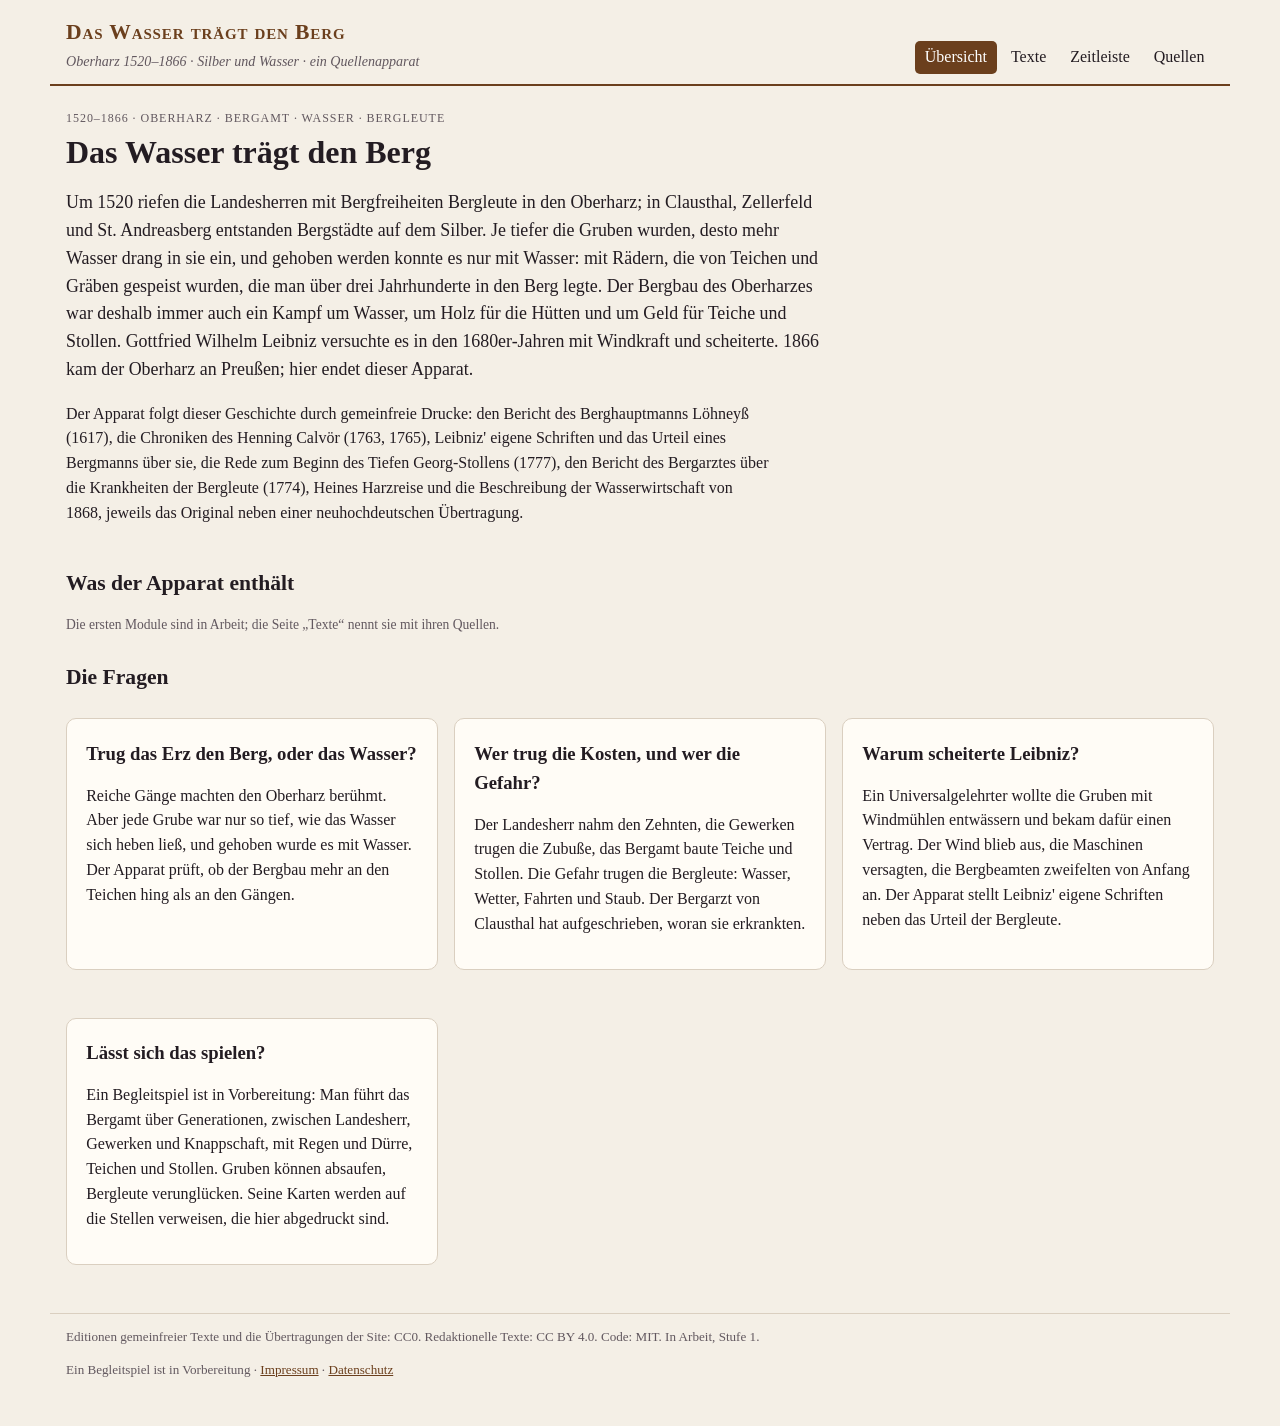
==== index.html @ af16cf02 "Geruest: Das Wasser traegt den Berg (Oberharz 1520-1866), zehn geplante Module, Zeitleiste, Rechtsse" ====
<!doctype html>
<html lang="de">
<head>
<meta charset="utf-8">
<meta name="viewport" content="width=device-width, initial-scale=1">
<title>Das Wasser trägt den Berg. Silberbergbau und Wasserwirtschaft im Oberharz 1520–1866</title>
<meta name="description" content="Ein Quellenapparat zum Silberbergbau und zur Wasserwirtschaft des Oberharzes, 1520–1866: Bergfreiheiten, Bergamt, Teiche und Gräben, Leibniz' Windmühlen, der Tiefe Georg-Stollen, die Krankheiten der Bergleute, in gemeinfreien Drucken, das Original neben einer neuhochdeutschen Übertragung.">
<meta property="og:type" content="website">
<meta property="og:url" content="https://das-wasser-traegt-den-berg.netlify.app/">
<meta property="og:title" content="Das Wasser trägt den Berg. Silberbergbau und Wasserwirtschaft im Oberharz 1520–1866">
<meta property="og:description" content="Wie der Oberharz sein Silber mit Wasser hob: Bergamt, Teiche, Stollen und Bergleute in ihren eigenen Quellen.">
<link rel="stylesheet" href="style.css">
</head>
<body>
<header class="top">
  <a class="brand" href="#/">
    <strong>Das Wasser trägt den Berg</strong>
    <em>Oberharz 1520–1866 · Silber und Wasser · ein Quellenapparat</em>
  </a>
  <nav>
    <a href="#/">Übersicht</a>
    <a href="#/texts">Texte</a>
    <a href="#/compare" id="navCompare" hidden>Vergleich</a>
    <a href="#/timeline">Zeitleiste</a>
    <a href="#/plates" id="navPlates" hidden>Tafeln</a>
    <a href="#/sources">Quellen</a>
  </nav>
</header>
<main id="view" aria-live="polite"></main>
<footer>
  <p>Editionen gemeinfreier Texte und die Übertragungen der Site: CC0. Redaktionelle Texte: CC BY 4.0. Code: MIT. In Arbeit, Stufe 1.</p>
  <p>Ein Begleitspiel ist in Vorbereitung · <a href="legal.html#notice">Impressum</a> · <a href="legal.html#privacy">Datenschutz</a></p>
</footer>
<script src="app.js"></script>
</body>
</html>
---- style.css ----
:root{
  --paper:#f4efe6; --panel:#fffcf6; --ink:#231c22; --ink2:#62585f; --line:#dacfc0;
  --red:#6b3f1d; --gold:#8a6d2f; --sea:#2f5d62;
  --bergamt:#2f4f7a; --wasser:#2f6f74; --bergleute:#7a4a2a; --wald:#3f5a2a; --besucher:#5e4a7d;
  --serif:"Iowan Old Style","Palatino Linotype",Palatino,"Book Antiqua",Georgia,serif;
}
*{box-sizing:border-box}
body{margin:0; background:var(--paper); color:var(--ink); font-family:var(--serif); line-height:1.55}
a{color:var(--red)}
.top{display:flex; justify-content:space-between; align-items:flex-end; flex-wrap:wrap; gap:.6rem 1.5rem;
  max-width:1180px; margin:0 auto; padding:1rem 16px .6rem; border-bottom:2px solid var(--red)}
.brand{text-decoration:none; color:inherit}
.brand strong{display:block; font-size:1.35rem; color:var(--red); font-variant:small-caps; letter-spacing:.04em}
.brand em{font-size:.88rem; color:var(--ink2)}
.top nav{display:flex; gap:.3rem; flex-wrap:wrap}
.top nav a{text-decoration:none; color:var(--ink); padding:.25rem .6rem; border-radius:5px}
.top nav a.on{background:var(--red); color:#fff}
main{max-width:1180px; margin:0 auto; padding:1.2rem 16px 2rem}
footer{max-width:1180px; margin:0 auto; padding:0 16px 2rem; font-size:.82rem; color:var(--ink2); border-top:1px solid var(--line)}
h1{font-size:2rem; margin:.2rem 0 .6rem; line-height:1.2}
h2{font-size:1.35rem; margin:1.6rem 0 .5rem}
h3{margin:.2rem 0 .3rem}
.lede{font-size:1.12rem; max-width:48rem}
.fine{font-size:.85rem; color:var(--ink2)}
.tag{font-size:.75rem; letter-spacing:.08em; text-transform:uppercase; color:var(--ink2)}
.panel{background:var(--panel); border:1px solid var(--line); border-radius:10px; padding:1rem 1.2rem; margin:1rem 0}
.readable{max-width:44rem}
.grid{display:grid; gap:1rem}
.g2{grid-template-columns:repeat(auto-fill,minmax(300px,1fr))}
.g4{grid-template-columns:repeat(auto-fill,minmax(210px,1fr))}
.card{background:var(--panel); border:1px solid var(--line); border-radius:10px; padding:.9rem 1rem; text-decoration:none; color:inherit; display:block}
a.card:hover{border-color:var(--red)}
.card.planned{opacity:.72; border-style:dashed}
.side{display:inline-block; font-size:.72rem; padding:0 .45rem; border-radius:99px; color:#fff; letter-spacing:.03em}
.side.bergamt{background:var(--bergamt)} .side.wasser{background:var(--wasser)} .side.bergleute{background:var(--bergleute)}
.side.wald{background:var(--wald)} .side.besucher{background:var(--besucher)}
.hero{display:grid; grid-template-columns:minmax(0,1.5fr) minmax(0,1fr); gap:1.5rem; align-items:start}
.hero.one{grid-template-columns:1fr}
.hero img{width:100%; border-radius:8px; border:1px solid var(--line)}
figure{margin:0}
figcaption{font-size:.85rem; color:var(--ink2); margin-top:.4rem}
.quote{border-left:3px solid var(--red); padding:.2rem 0 .2rem 1rem; margin:1rem 0; font-style:italic}
/* reader */
.toc{display:flex; flex-wrap:wrap; gap:.4rem; margin:.6rem 0 1rem}
.toc a{border:1px solid var(--line); border-radius:6px; padding:.2rem .6rem; text-decoration:none; color:var(--ink); background:var(--panel); font-size:.9rem}
.toc a.on{border-color:var(--red); background:var(--red); color:#fff}
.langbar{display:flex; gap:.3rem; margin:.4rem 0 1rem}
.langbar button{font:inherit; font-size:.85rem; background:var(--panel); border:1px solid var(--line); border-radius:6px; padding:.2rem .7rem; cursor:pointer}
.langbar button.on{background:var(--ink); color:var(--paper); border-color:var(--ink)}
.unit{display:grid; grid-template-columns:4.6rem minmax(0,1fr); gap:.3rem .8rem; padding:.55rem 0; border-bottom:1px dotted var(--line)}
.unit .num{font-size:.78rem; color:var(--ink2); text-align:right; padding-top:.2rem}
.unit .num a{color:inherit; text-decoration:none}
.unit .pg{display:block; font-size:.7rem; line-height:1.25; margin-top:.3rem; color:var(--ink2); opacity:.85}
.unit.hl{background:#efdfe6}
.unit .cols{display:grid; grid-template-columns:1fr 1fr; gap:1.2rem}
.unit .cols.one{grid-template-columns:1fr}
.unit .orig{color:var(--ink2)}
.unit .orig[lang=grc]{font-family:"Gentium Plus","Gentium Book Plus","Palatino Linotype","GFS Didot","Times New Roman",serif; color:var(--ink); font-size:1.02em; line-height:1.6}
.unit.label .text{font-variant:small-caps; letter-spacing:.03em; font-weight:600; color:var(--red)}
.unit h4{margin:0 0 .3rem; font-size:.95rem; color:var(--red)}
.unit .text,.unit .orig{white-space:pre-wrap}
.unit .orig[dir=rtl]{font-family:"Traditional Arabic","Sakkal Majalla","Noto Naskh Arabic","Geeza Pro",serif; font-size:1.3em; line-height:1.9; color:var(--ink)}
.unit .translit{margin-top:.5rem; font-size:.88em; font-style:italic; color:var(--ink2)}
.note{grid-column:2; font-size:.84rem; color:var(--ink2); border-left:2px solid var(--gold); padding-left:.6rem}
.hinweis{font-size:.9rem}
/* timeline */
.tl{position:relative; margin:1rem 0 0 .6rem; padding-left:1.4rem; border-left:2px solid var(--line)}
.st{position:relative; margin:0 0 1.2rem; display:grid; grid-template-columns:minmax(0,1fr) 140px; gap:1rem; align-items:start}
.st::before{content:""; position:absolute; left:-1.95rem; top:.35rem; width:12px; height:12px; border-radius:50%; background:var(--c,var(--ink)); border:2px solid var(--paper)}
.st .d{font-size:.82rem; color:var(--ink2)}
.st img{width:140px; border-radius:6px; border:1px solid var(--line)}
.st p{margin:.2rem 0}
.legend{display:flex; flex-wrap:wrap; gap:.4rem}
/* plates */
.plate img{width:100%; border-radius:6px; border:1px solid var(--line); background:#fff}
.secplates{margin:1rem 0}
.secplates figcaption{font-size:.85rem}
.viz{margin:1rem 0; overflow-x:auto; border:1px solid var(--line); border-radius:8px; padding:.6rem; background:var(--panel)}
.viz svg{display:block; width:100%; min-width:600px; height:auto}
.viz .vcap{font-size:.85rem; margin:.4rem 0 0}
.lightbox{position:fixed; inset:0; background:rgba(20,16,12,.85); display:flex; align-items:center; justify-content:center; padding:16px; z-index:10}
.lightbox img{max-width:100%; max-height:86vh; border-radius:6px}
.lightbox .cap{color:#f5efe2; max-width:44rem; font-size:.9rem; margin-top:.6rem}
.lightbox figure{text-align:center}
/* compare */
.cmp{display:grid; gap:1rem; margin-top:1rem}
.cmp.n2{grid-template-columns:1fr 1fr}
.cmp.n3{grid-template-columns:repeat(3,minmax(0,1fr))}
.cmp.n4{grid-template-columns:1fr 1fr}
.voice{background:var(--panel); border:1px solid var(--line); border-radius:10px; padding:.8rem 1rem}
.vhead{border-bottom:1px solid var(--line); padding-bottom:.5rem; margin-bottom:.5rem}
.vunit{margin:.7rem 0}
.vunit .text{white-space:pre-line}
@media (max-width:760px){
  .cmp.n2,.cmp.n3,.cmp.n4{grid-template-columns:1fr}
  .hero{grid-template-columns:1fr}
  .unit .cols{grid-template-columns:1fr}
  .st{grid-template-columns:1fr}
  .st img{width:110px}
  h1{font-size:1.6rem}
}
@media (prefers-color-scheme: dark){
  :root:not([data-theme="light"]){--paper:#1c171b; --panel:#262026; --ink:#ece4ea; --ink2:#b3a8b0; --line:#43383f; --red:#d9a77c}
  :root:not([data-theme="light"]) .unit.hl{background:#3a2a35}
  :root:not([data-theme="light"]) .top nav a.on, :root:not([data-theme="light"]) .toc a.on{color:#1c171b}
}
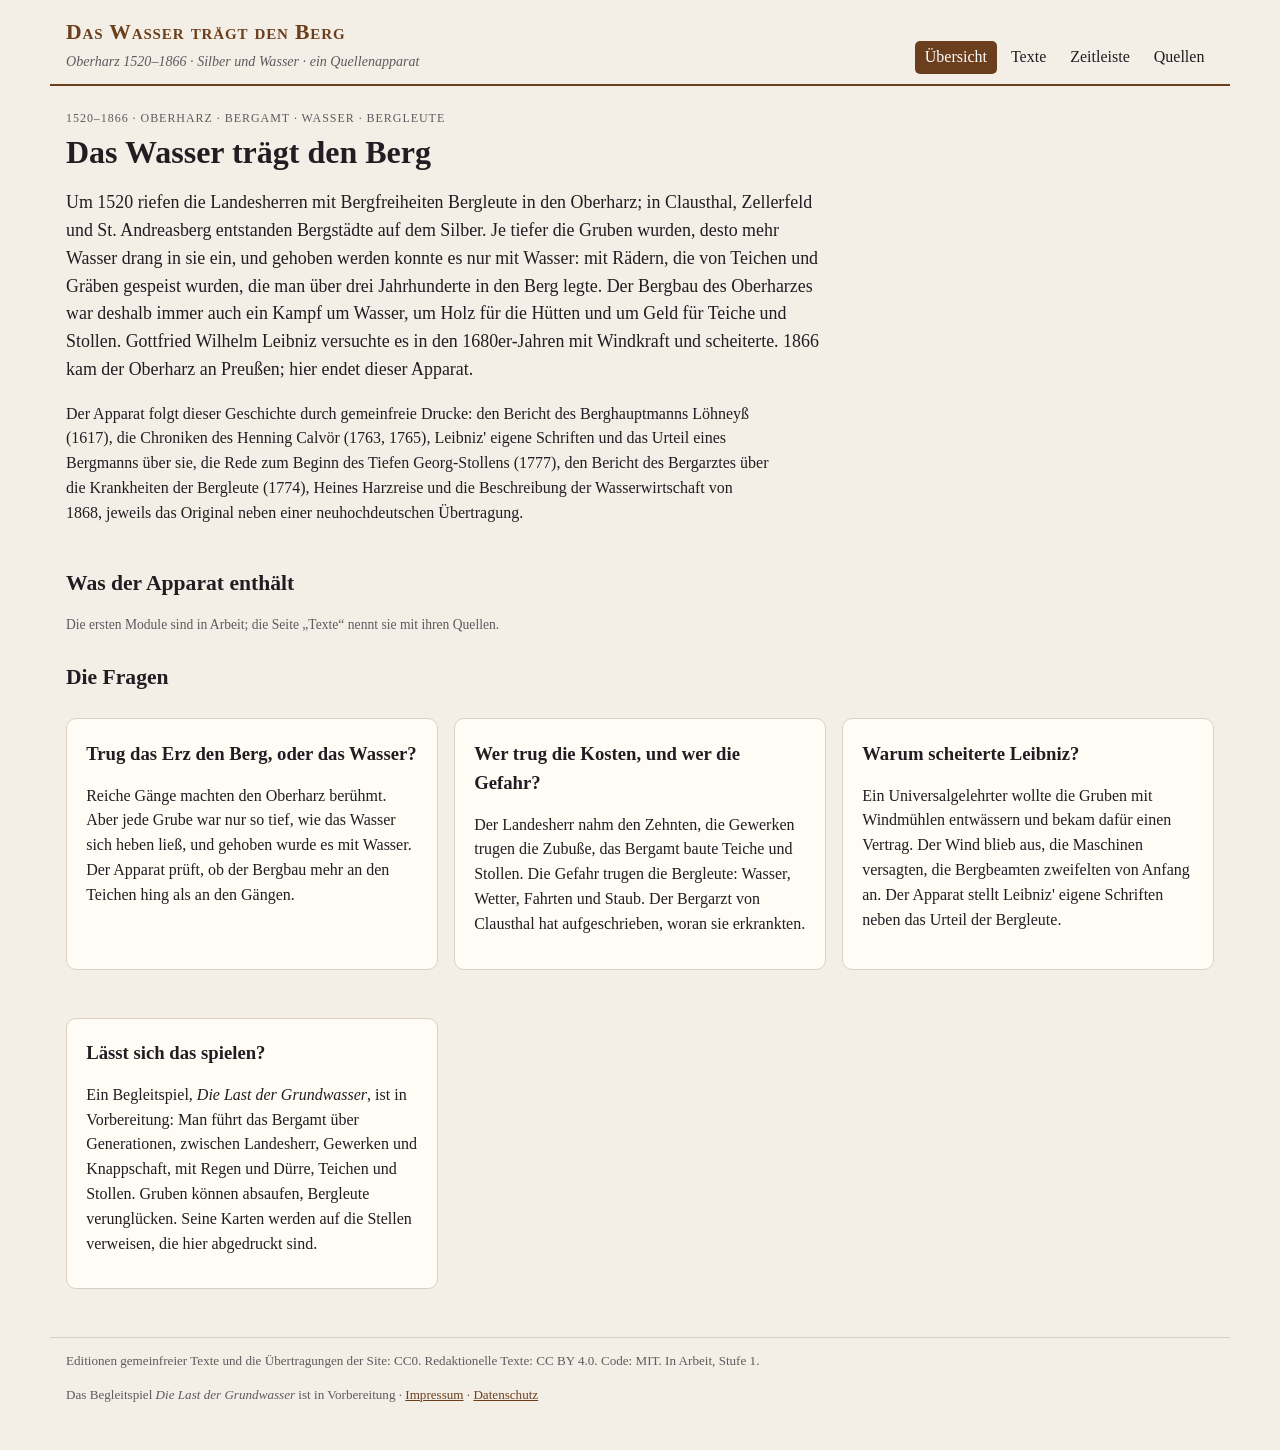
==== commit c6397eaf: "Uebersicht, Fusszeile, README: Begleitspiel Die Last der Grundwasser Co-Authored-By: Claude Opus 5.5" ====
--- a/index.html
+++ b/index.html
@@ -29,7 +29,7 @@
 <main id="view" aria-live="polite"></main>
 <footer>
   <p>Editionen gemeinfreier Texte und die Übertragungen der Site: CC0. Redaktionelle Texte: CC BY 4.0. Code: MIT. In Arbeit, Stufe 1.</p>
-  <p>Ein Begleitspiel ist in Vorbereitung · <a href="legal.html#notice">Impressum</a> · <a href="legal.html#privacy">Datenschutz</a></p>
+  <p>Das Begleitspiel <em>Die Last der Grundwasser</em> ist in Vorbereitung · <a href="legal.html#notice">Impressum</a> · <a href="legal.html#privacy">Datenschutz</a></p>
 </footer>
 <script src="app.js"></script>
 </body>
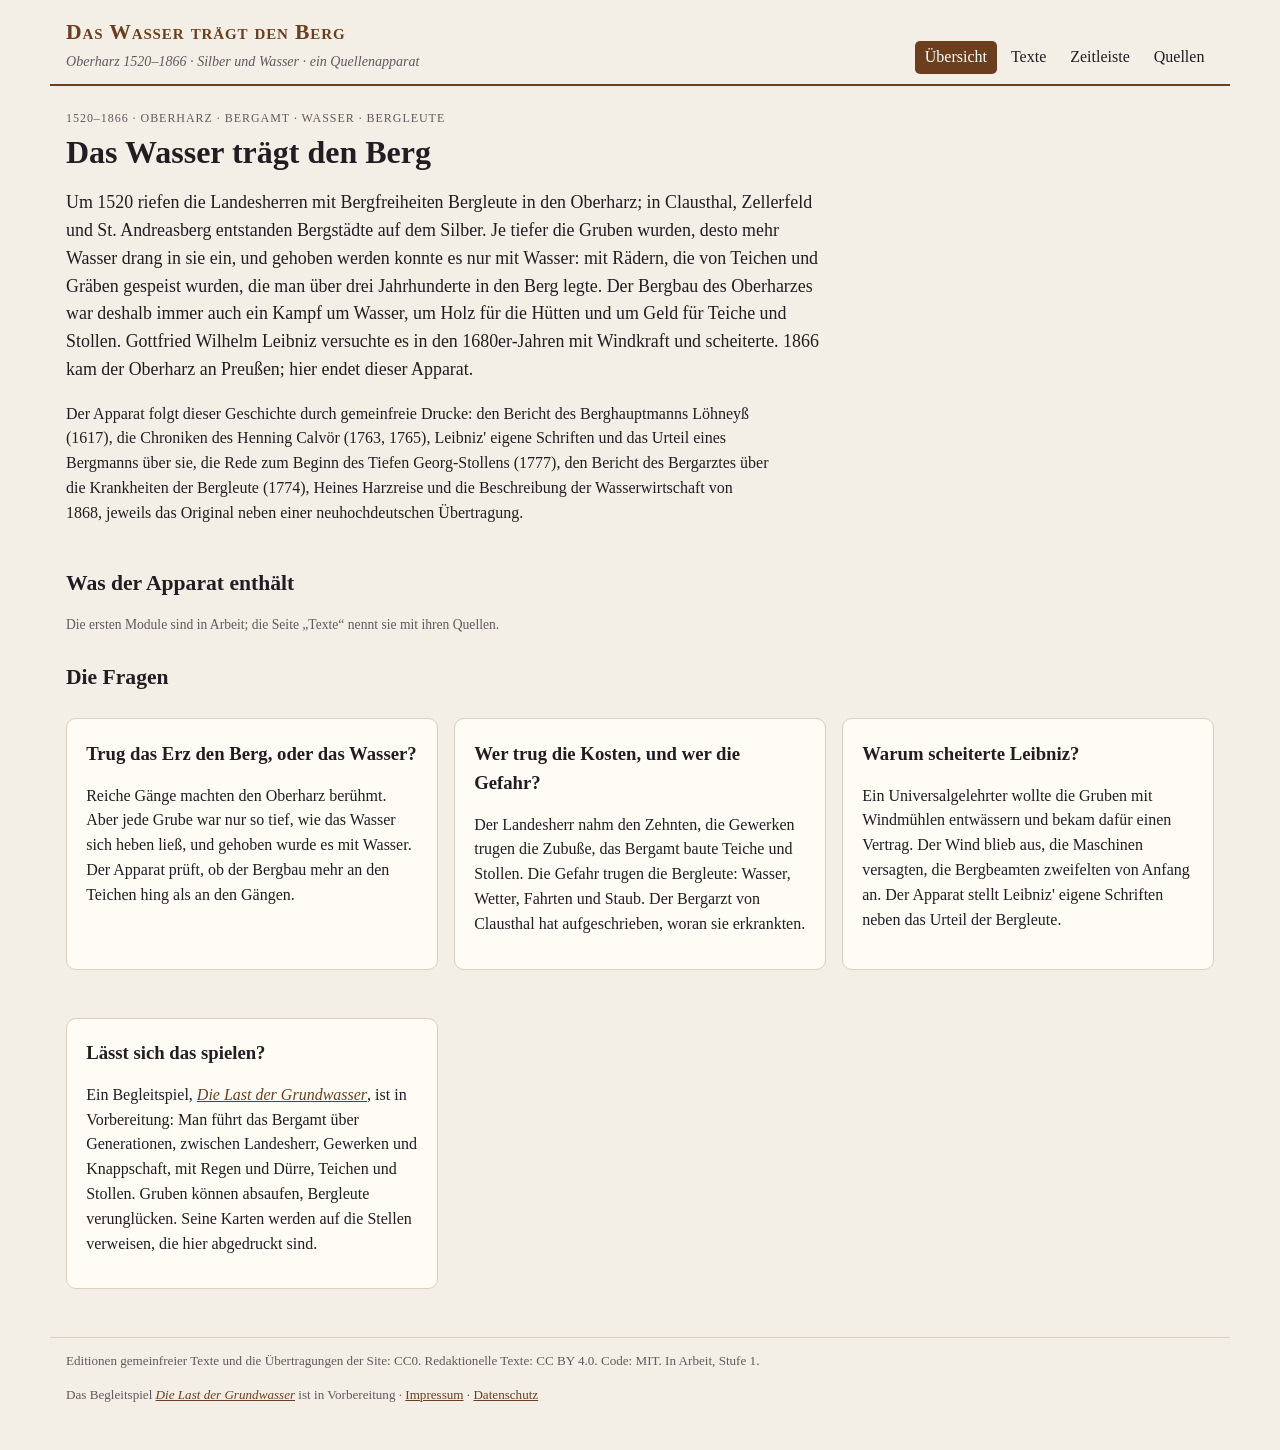
==== commit 84660cf5: "Link auf den Platzhalter des Begleitspiels Co-Authored-By: Claude Opus 5.5 <noreply@anthropic.com>" ====
--- a/index.html
+++ b/index.html
@@ -29,7 +29,7 @@
 <main id="view" aria-live="polite"></main>
 <footer>
   <p>Editionen gemeinfreier Texte und die Übertragungen der Site: CC0. Redaktionelle Texte: CC BY 4.0. Code: MIT. In Arbeit, Stufe 1.</p>
-  <p>Das Begleitspiel <em>Die Last der Grundwasser</em> ist in Vorbereitung · <a href="legal.html#notice">Impressum</a> · <a href="legal.html#privacy">Datenschutz</a></p>
+  <p>Das Begleitspiel <a href="https://die-last-der-grundwasser.netlify.app/"><em>Die Last der Grundwasser</em></a> ist in Vorbereitung · <a href="legal.html#notice">Impressum</a> · <a href="legal.html#privacy">Datenschutz</a></p>
 </footer>
 <script src="app.js"></script>
 </body>
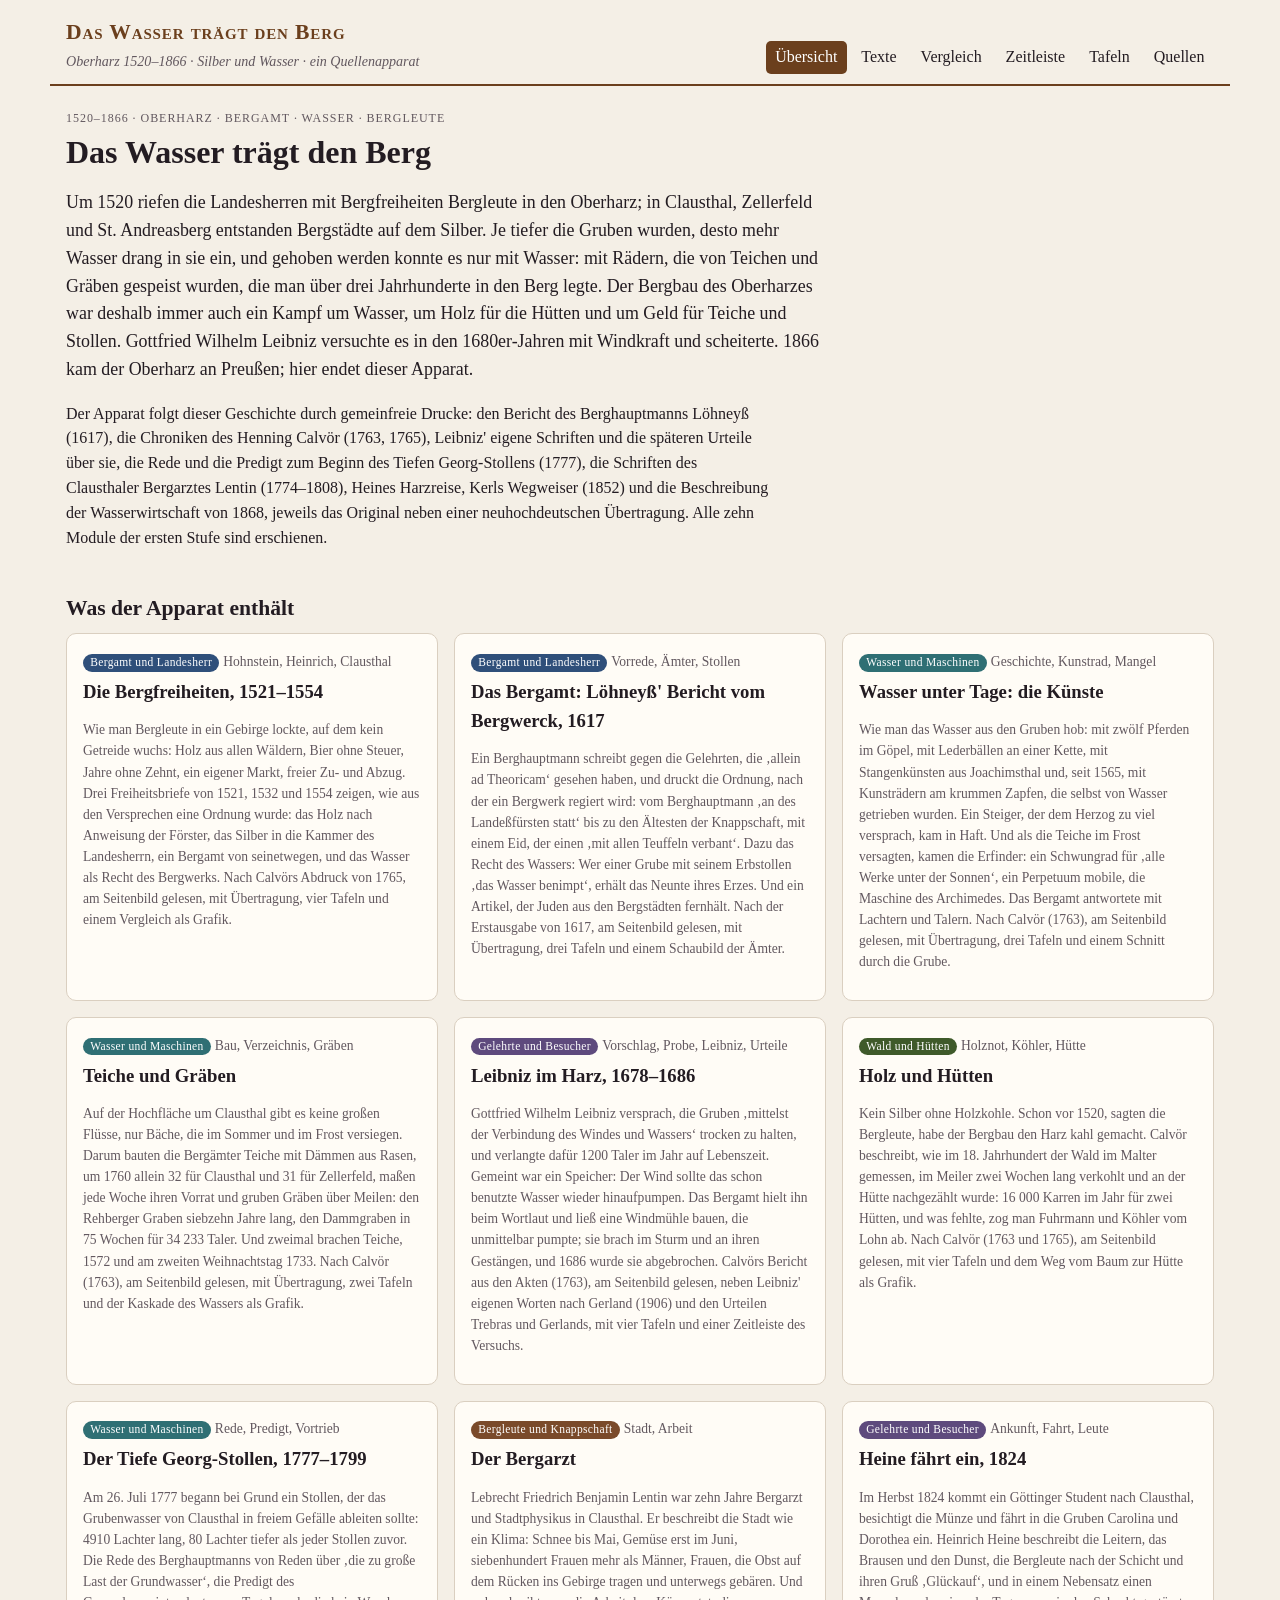
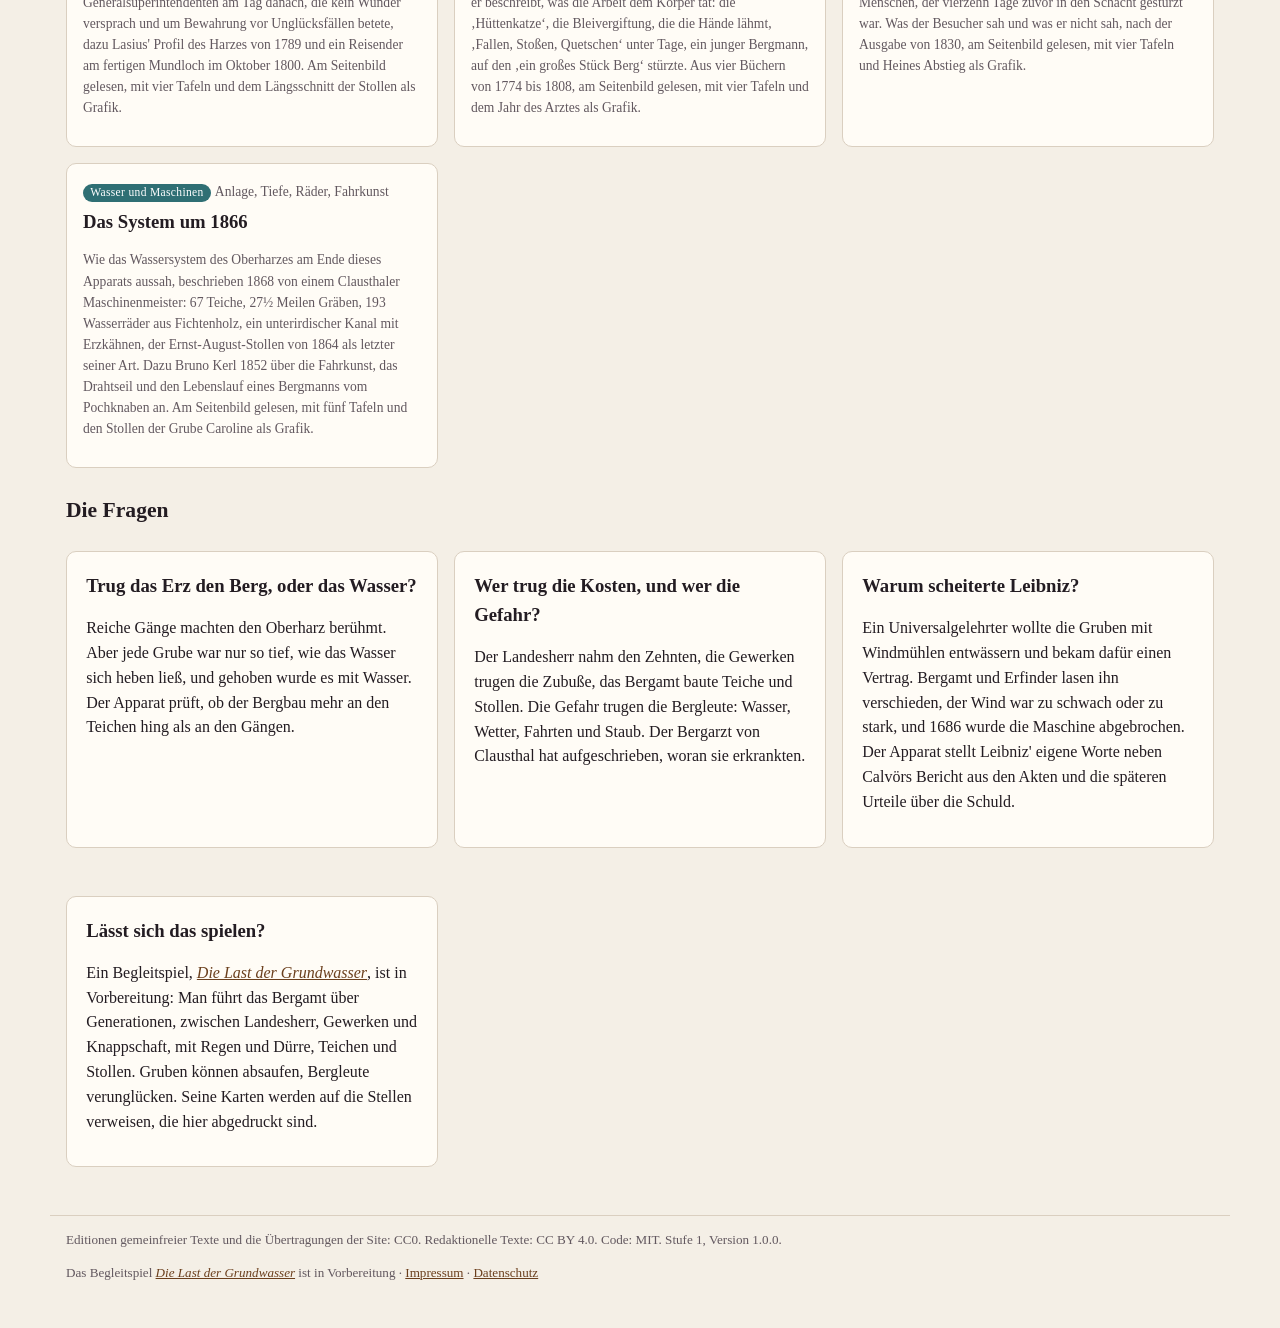
==== commit 92e671ce: "Stufe 1 abgeschlossen: README, CITATION.cff, .zenodo.json, Liste nicht aufgenommener Quellen Zehn Mo" ====
--- a/index.html
+++ b/index.html
@@ -28,7 +28,7 @@
 </header>
 <main id="view" aria-live="polite"></main>
 <footer>
-  <p>Editionen gemeinfreier Texte und die Übertragungen der Site: CC0. Redaktionelle Texte: CC BY 4.0. Code: MIT. In Arbeit, Stufe 1.</p>
+  <p>Editionen gemeinfreier Texte und die Übertragungen der Site: CC0. Redaktionelle Texte: CC BY 4.0. Code: MIT. Stufe 1, Version 1.0.0.</p>
   <p>Das Begleitspiel <a href="https://die-last-der-grundwasser.netlify.app/"><em>Die Last der Grundwasser</em></a> ist in Vorbereitung · <a href="legal.html#notice">Impressum</a> · <a href="legal.html#privacy">Datenschutz</a></p>
 </footer>
 <script src="app.js"></script>
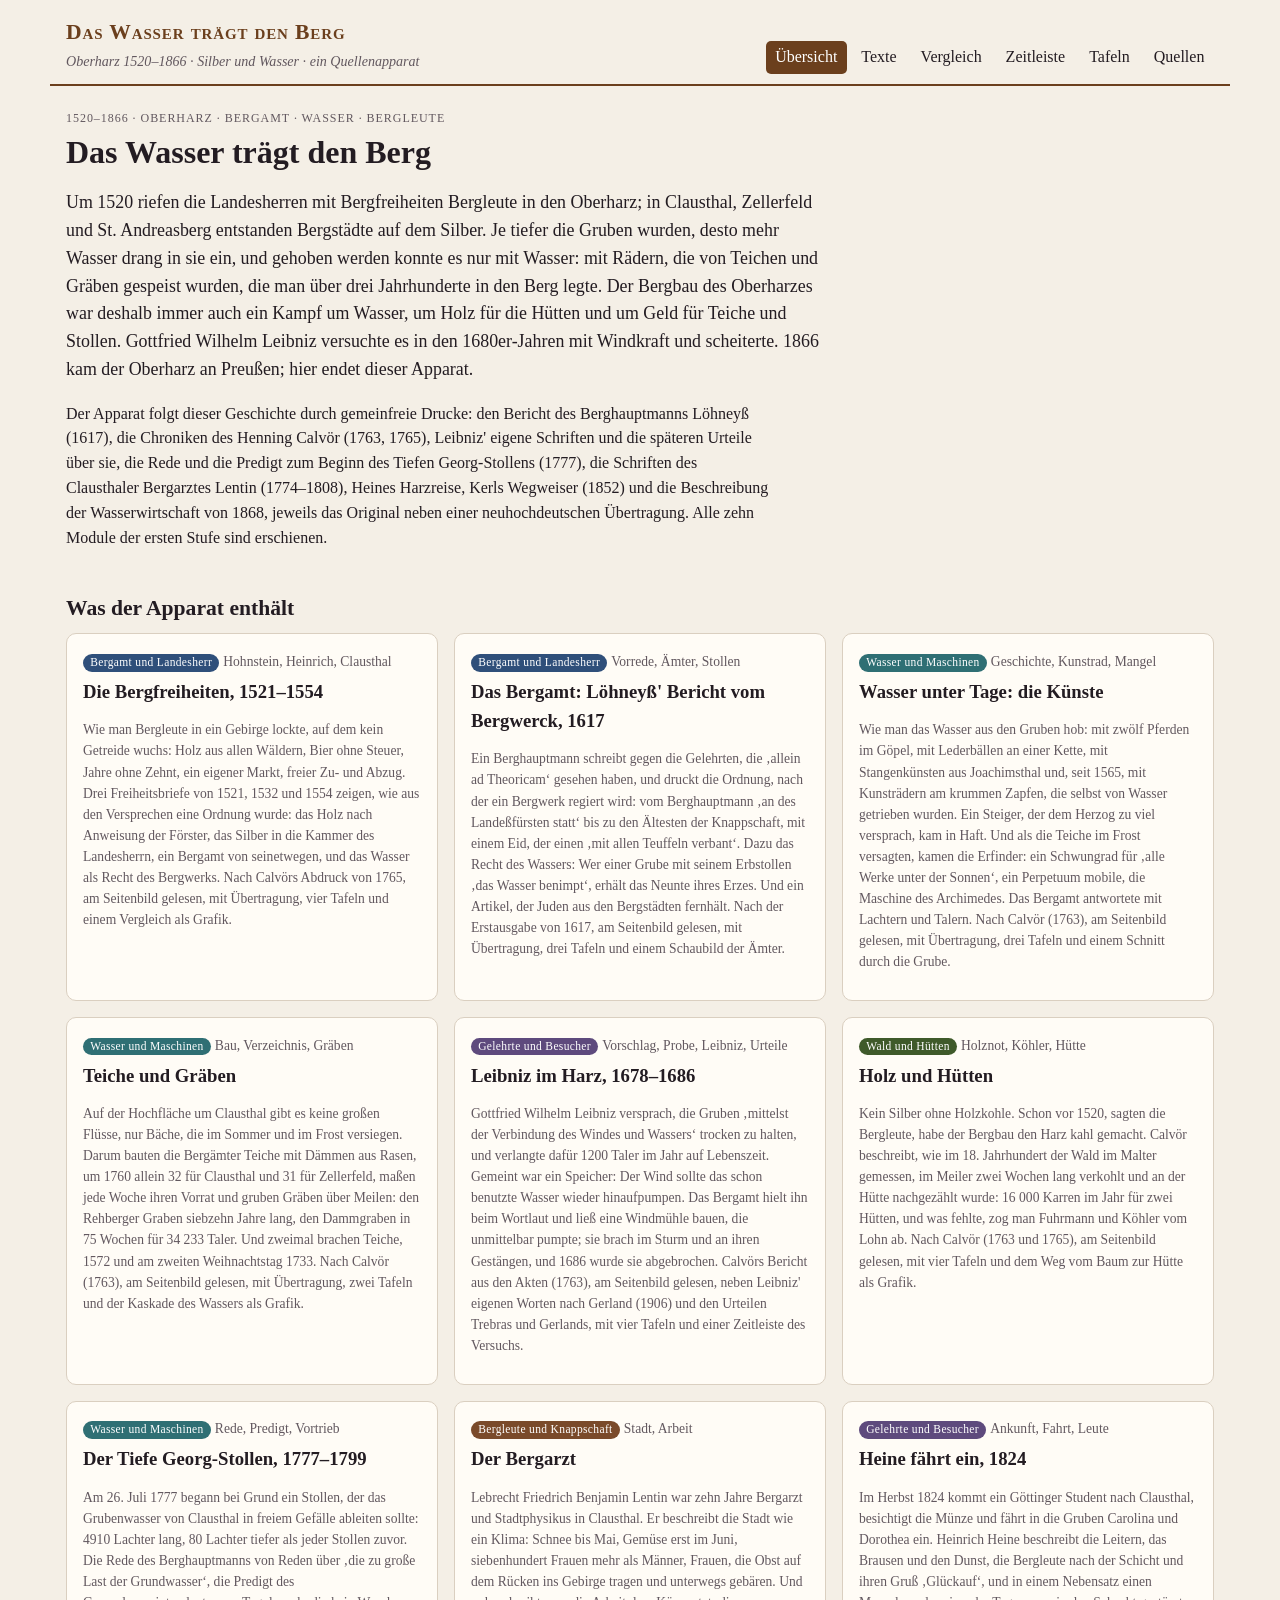
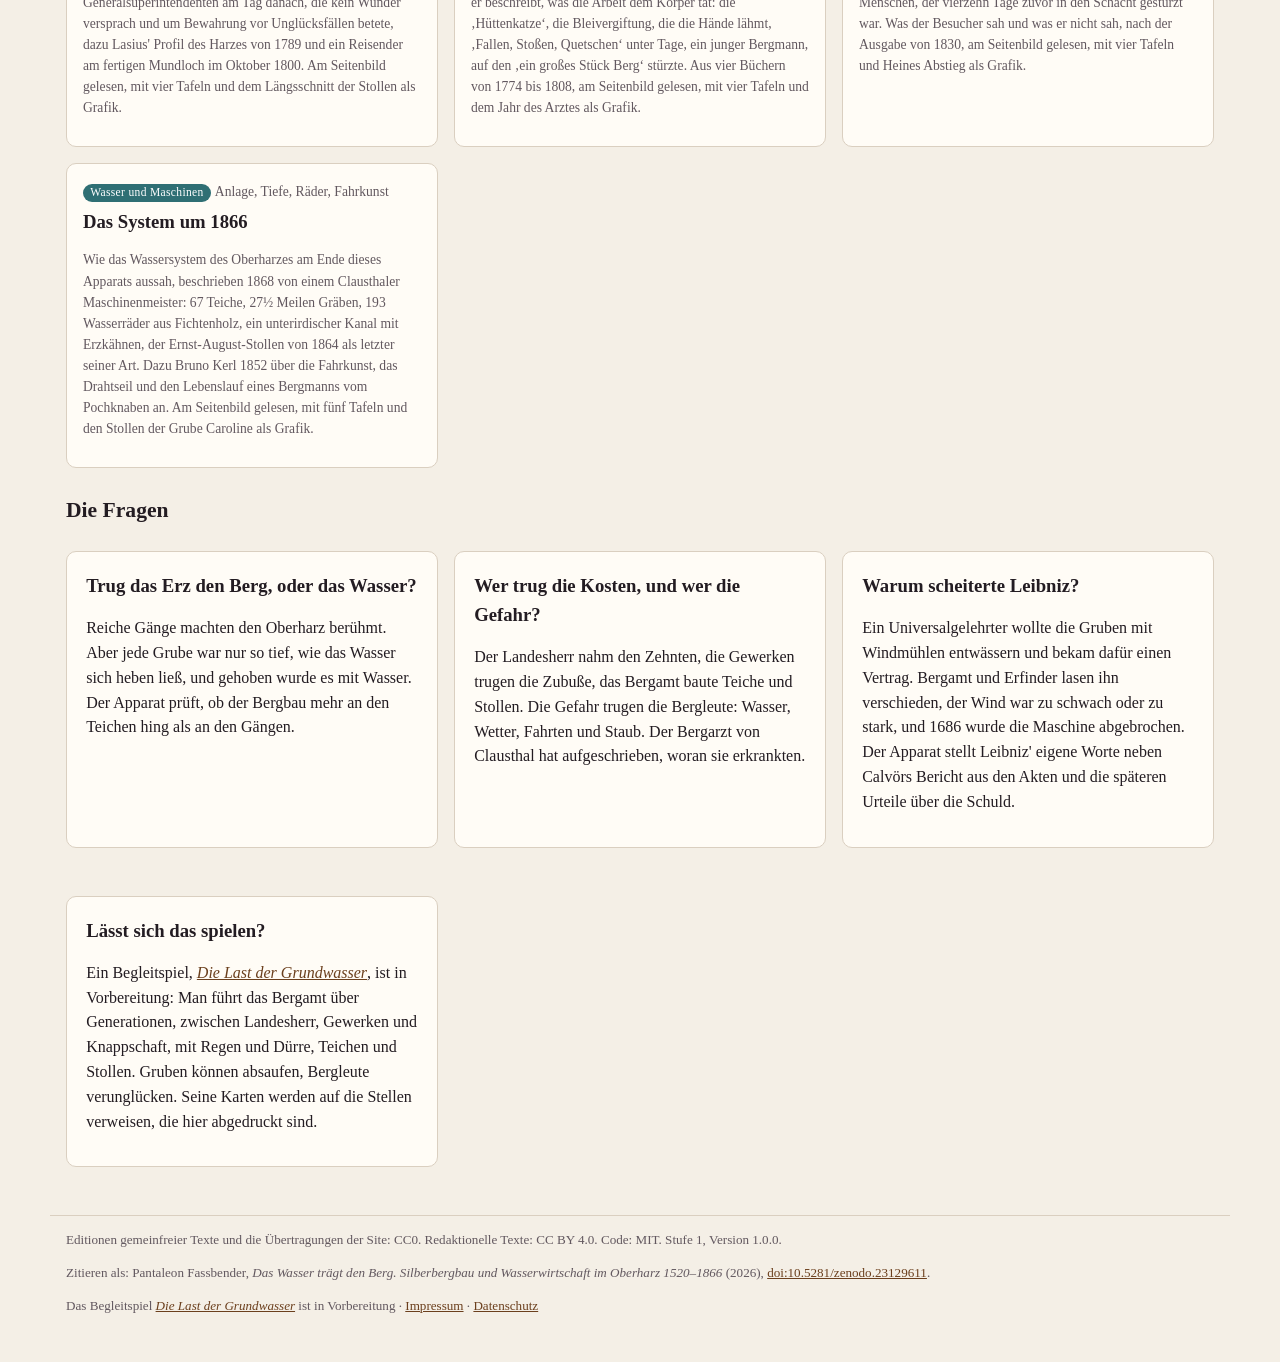
==== commit 9c1895a1: "DOI eingetragen: 10.5281/zenodo.23129611 (Version 1.0.0: 23129612) Co-Authored-By: Claude Opus 5.5 <" ====
--- a/index.html
+++ b/index.html
@@ -29,6 +29,7 @@
 <main id="view" aria-live="polite"></main>
 <footer>
   <p>Editionen gemeinfreier Texte und die Übertragungen der Site: CC0. Redaktionelle Texte: CC BY 4.0. Code: MIT. Stufe 1, Version 1.0.0.</p>
+  <p>Zitieren als: Pantaleon Fassbender, <em>Das Wasser trägt den Berg. Silberbergbau und Wasserwirtschaft im Oberharz 1520–1866</em> (2026), <a href="https://doi.org/10.5281/zenodo.23129611">doi:10.5281/zenodo.23129611</a>.</p>
   <p>Das Begleitspiel <a href="https://die-last-der-grundwasser.netlify.app/"><em>Die Last der Grundwasser</em></a> ist in Vorbereitung · <a href="legal.html#notice">Impressum</a> · <a href="legal.html#privacy">Datenschutz</a></p>
 </footer>
 <script src="app.js"></script>
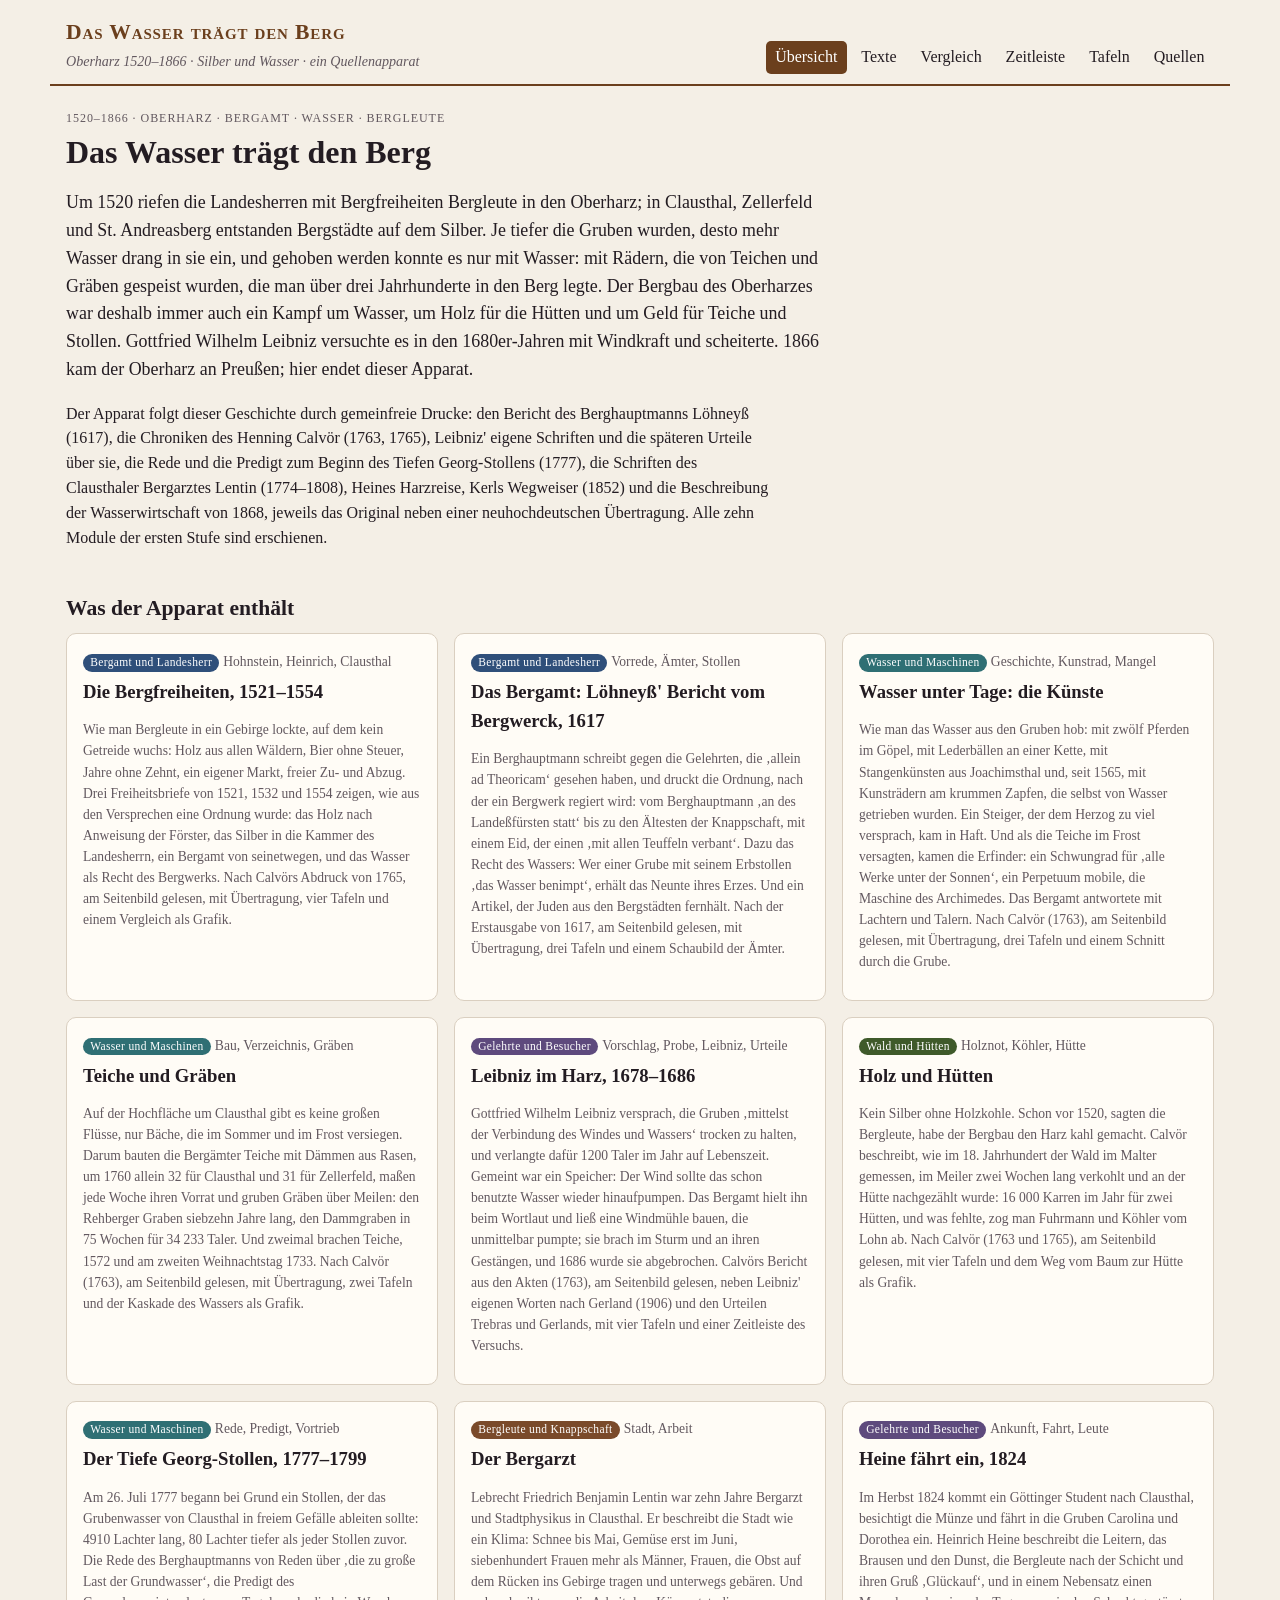
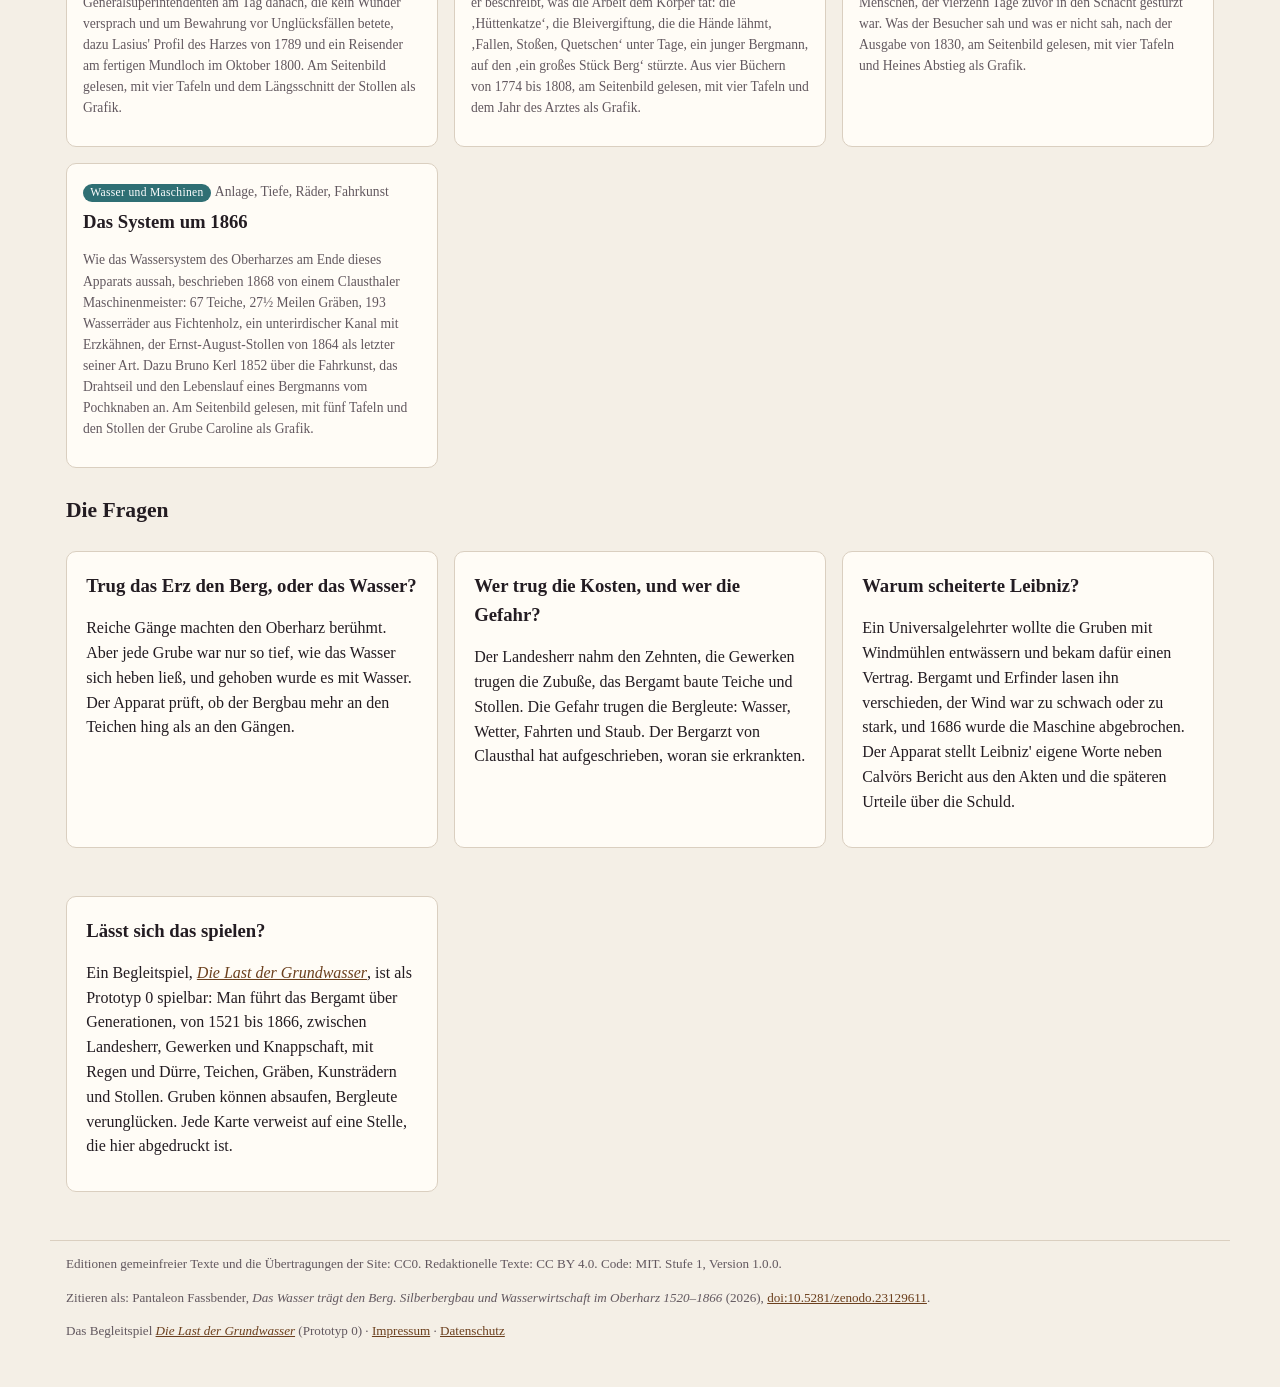
==== commit 71b54bf1: "Begleitspiel als Prototyp 0 verlinkt Co-Authored-By: Claude Opus 5.5 <noreply@anthropic.com>" ====
--- a/index.html
+++ b/index.html
@@ -30,7 +30,7 @@
 <footer>
   <p>Editionen gemeinfreier Texte und die Übertragungen der Site: CC0. Redaktionelle Texte: CC BY 4.0. Code: MIT. Stufe 1, Version 1.0.0.</p>
   <p>Zitieren als: Pantaleon Fassbender, <em>Das Wasser trägt den Berg. Silberbergbau und Wasserwirtschaft im Oberharz 1520–1866</em> (2026), <a href="https://doi.org/10.5281/zenodo.23129611">doi:10.5281/zenodo.23129611</a>.</p>
-  <p>Das Begleitspiel <a href="https://die-last-der-grundwasser.netlify.app/"><em>Die Last der Grundwasser</em></a> ist in Vorbereitung · <a href="legal.html#notice">Impressum</a> · <a href="legal.html#privacy">Datenschutz</a></p>
+  <p>Das Begleitspiel <a href="https://die-last-der-grundwasser.netlify.app/"><em>Die Last der Grundwasser</em></a> (Prototyp 0) · <a href="legal.html#notice">Impressum</a> · <a href="legal.html#privacy">Datenschutz</a></p>
 </footer>
 <script src="app.js"></script>
 </body>
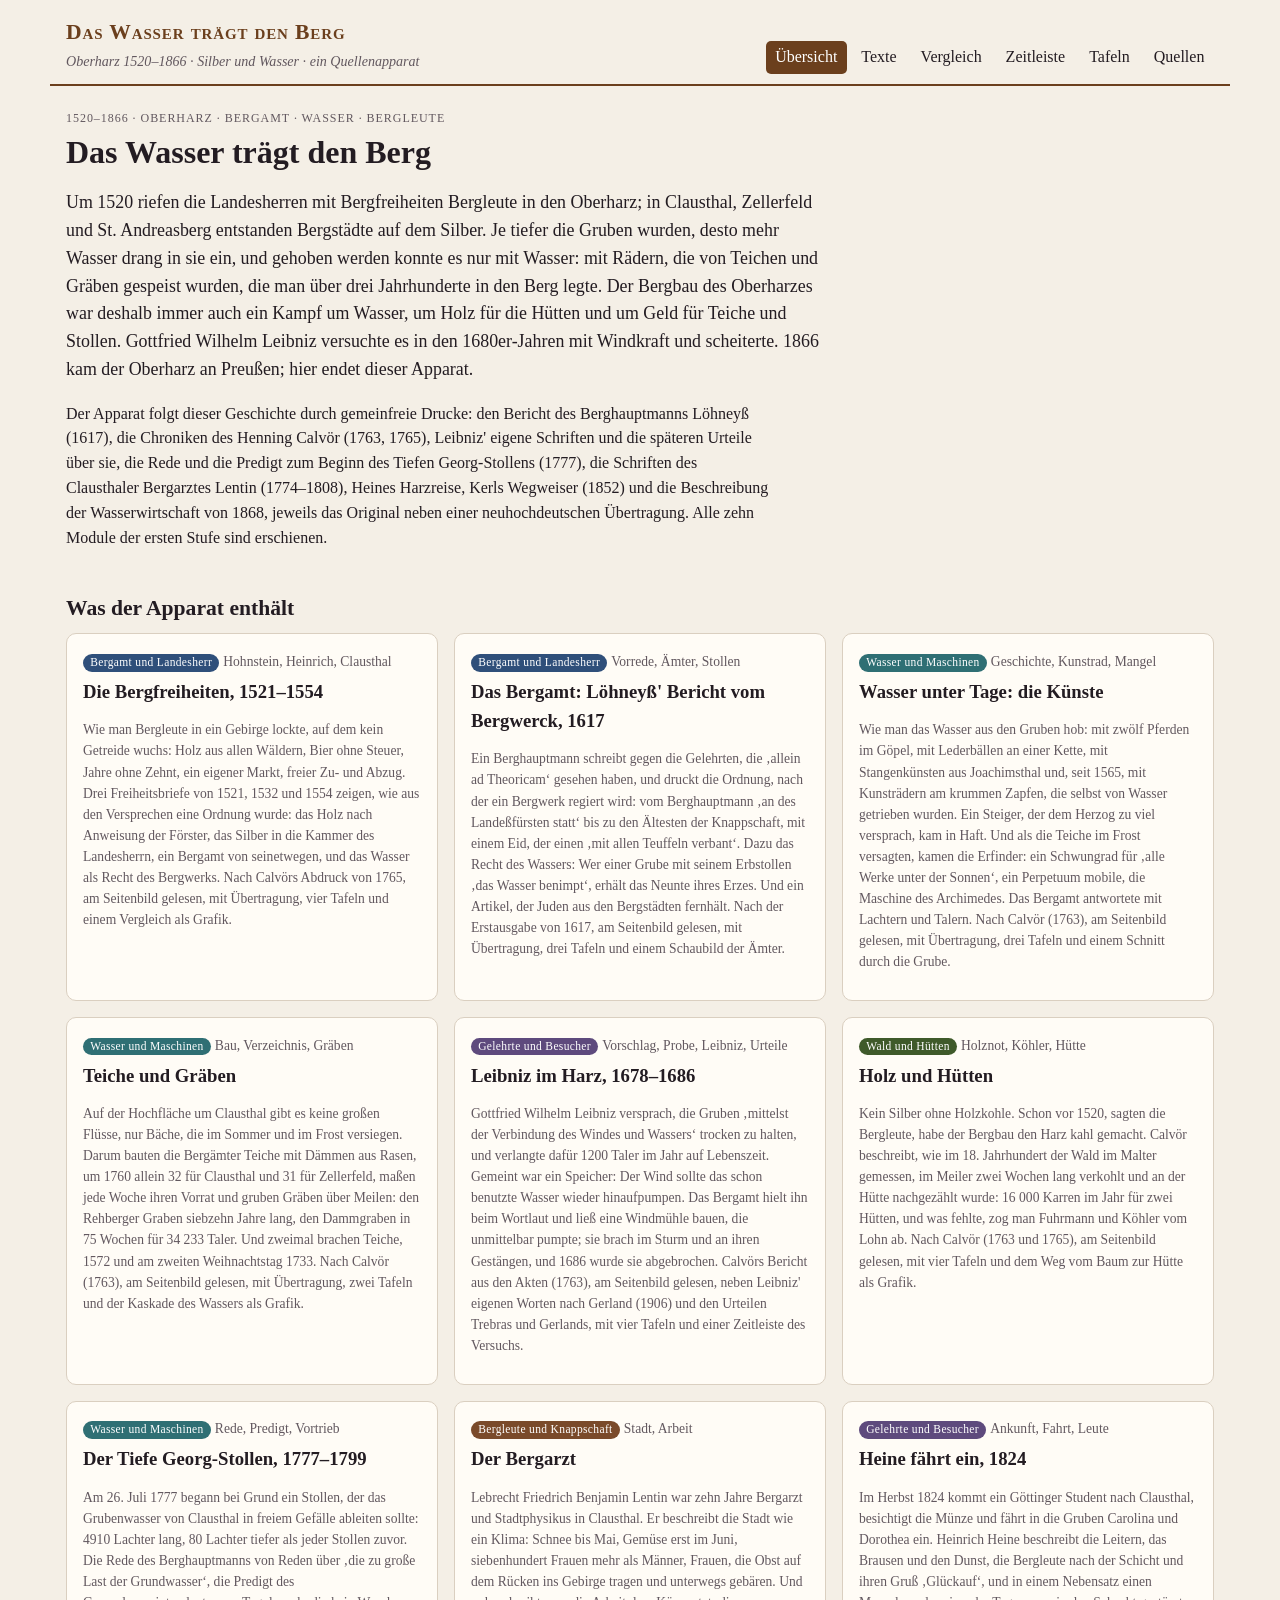
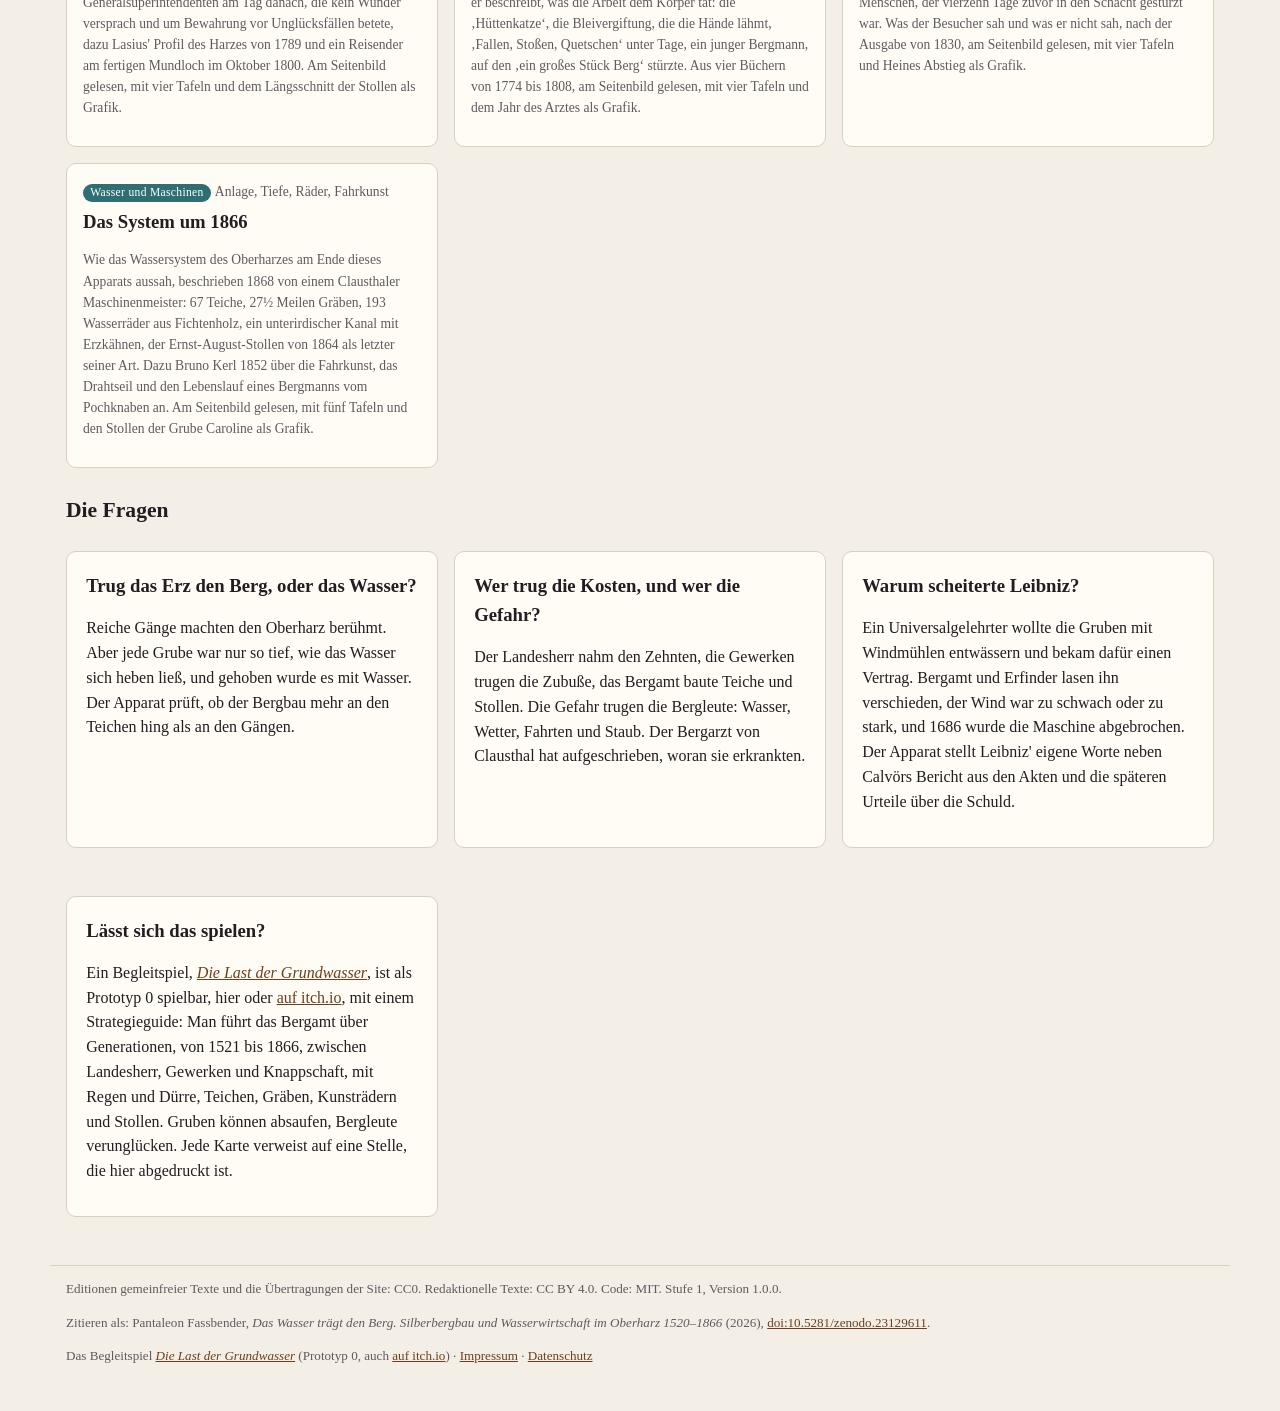
==== commit 88802750: "Begleitspiel auf itch.io verlinkt Co-Authored-By: Claude Opus 5.5 <noreply@anthropic.com>" ====
--- a/index.html
+++ b/index.html
@@ -30,7 +30,7 @@
 <footer>
   <p>Editionen gemeinfreier Texte und die Übertragungen der Site: CC0. Redaktionelle Texte: CC BY 4.0. Code: MIT. Stufe 1, Version 1.0.0.</p>
   <p>Zitieren als: Pantaleon Fassbender, <em>Das Wasser trägt den Berg. Silberbergbau und Wasserwirtschaft im Oberharz 1520–1866</em> (2026), <a href="https://doi.org/10.5281/zenodo.23129611">doi:10.5281/zenodo.23129611</a>.</p>
-  <p>Das Begleitspiel <a href="https://die-last-der-grundwasser.netlify.app/"><em>Die Last der Grundwasser</em></a> (Prototyp 0) · <a href="legal.html#notice">Impressum</a> · <a href="legal.html#privacy">Datenschutz</a></p>
+  <p>Das Begleitspiel <a href="https://die-last-der-grundwasser.netlify.app/"><em>Die Last der Grundwasser</em></a> (Prototyp 0, auch <a href="https://leofassb.itch.io/die-last-der-grundwasser">auf itch.io</a>) · <a href="legal.html#notice">Impressum</a> · <a href="legal.html#privacy">Datenschutz</a></p>
 </footer>
 <script src="app.js"></script>
 </body>
